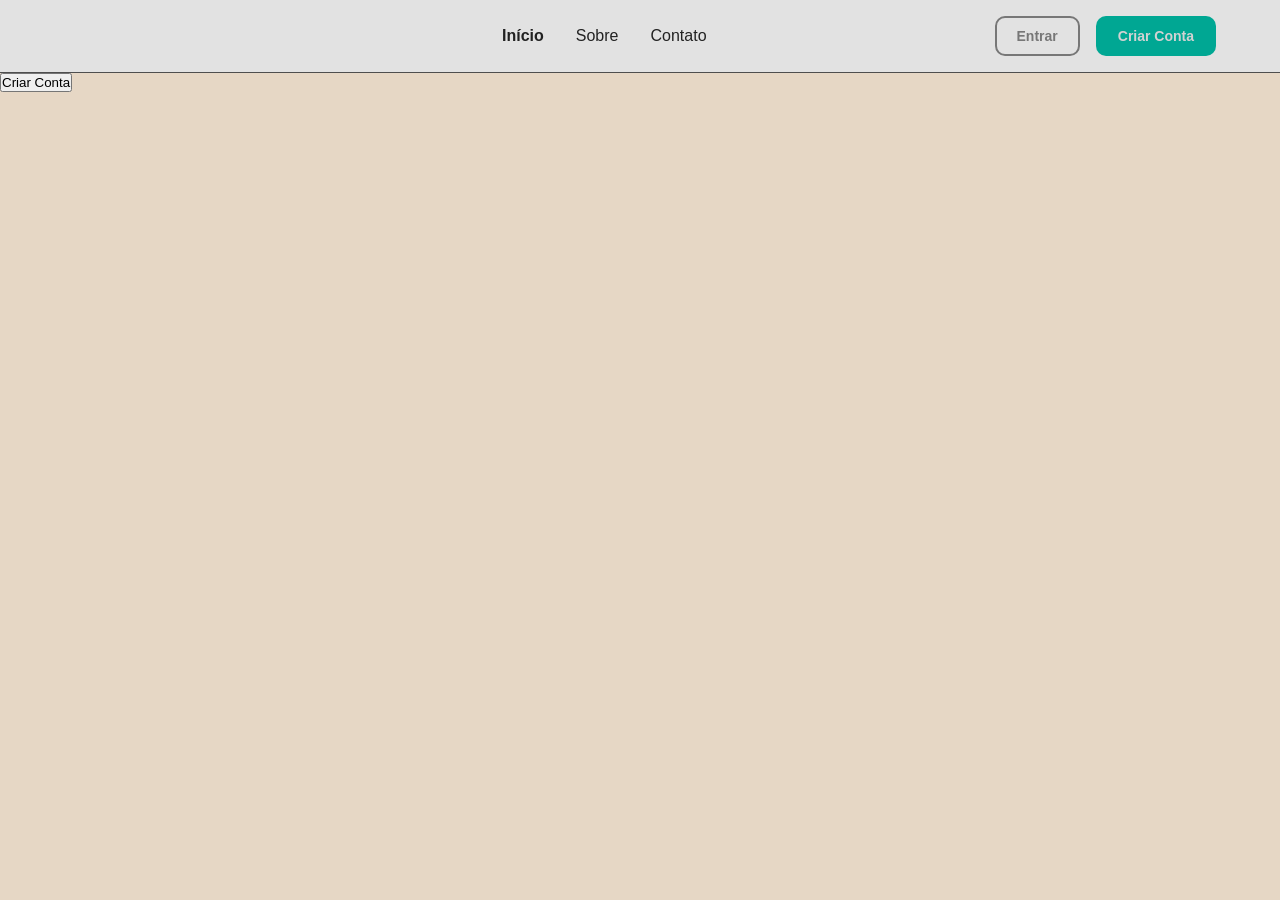
==== index.html @ 8e8e7f24 "inicio do menu hamburguer" ====
<!DOCTYPE html>
<html lang="en">
    <head>
        <meta charset="UTF-8">
        <meta name="viewport" content="width=device-width, initial-scale=1.0">
        <title>Connecta: Organize seus contatos e compromissos</title>
        <script src="assets/js/script.js" defer></script> 
        <!--* O style e a linguagem "pt-br" são adicionados altomaticamente com o script acima -->

         
    </head>
    <body>
        <header> <!-- cabeçalho -->
            <div class="hero-section-header"><!--* Logo e slogan do connecta -->
                <a href="index.html" class="logo" > 

                    <!--!  alternativa para a logo   -->

                    <!-- <img src="assets/imgs/logo/logo_connecta.png" alt="imagem inesistente" class="header-img"> 
                        <span class="logo-text"> 
                        <span class="logo-title">connecta</span>
                        <span class="logo-subtitle">- AGENDA DE CONTATOS</span>
                    </span> -->
                    
                    <!-- <img src="assets/imgs/logo/logo_slogan.svg" alt="imagem inascessível" class="header-img-logo">  -->
                
                    <svg class="header-img-logo" viewBox="0 0 972 256" aria-hidden="true">
                        <use href="assets\imgs\logo\logo_slogan.svg"></use>
                    </svg>
                    
                </a>
                
                <nav class="main-nav "> <!--* menu de navegação da pagina inicial -->

                    <a href="index.html" class="nav-link active">Início</a>
                    <a href="#" class="nav-link">Sobre</a>
                    <a href="#" class="nav-link">Contato</a>

                </nav>

                <div class="hero-section-header-actions">
                    <!--* botões de acesso -->
                    <button class="btn-secondary"><a href="login.html">Entrar</a></button>
                    <button class="btn-primary"><a href="cadastro.html">Criar Conta</a></button>
                    <!--! quando for fazer a parte do login o <a> sera removido e recebera a função para mostrar a tela de login, ou cadastro, por cima da pagina inicial usando o fath no JS -->
                    <button class="hamburguer" id="btn-hamburguer">☰</button>
                    
                </div>

                
            </div>

        </header>

        <main> <!-- conteudo principal -->
            <button id="theme-button" >Criar Conta</button>
            <dialog></dialog> <!--? para fazer aparecer a aba de login ou cadastro, ele cria uma janela por cima de tudo poupando configurar varias coisas como a camada ou o fundo escurecido/turvo e depois é só usar junto com o fatch do JS  -->
        </main>

        <footer> <!-- rodapé -->
            
        </footer>
    </body>
</html>
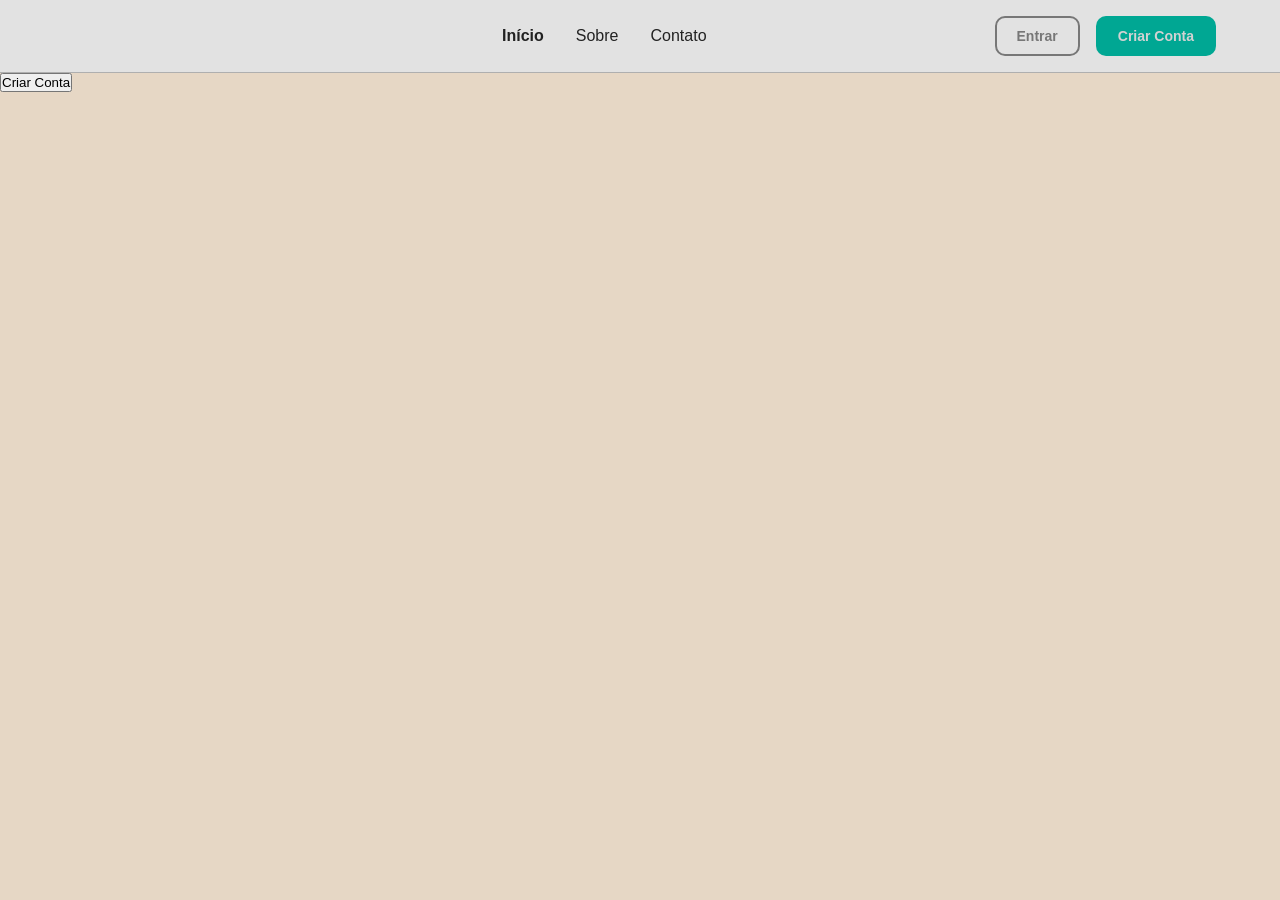
==== commit 3837bd5b: "ajustes no menu hamburguer, posicionando-o para o lado direito  e fazendo ele ficar na frente do hea" ====
--- a/index.html
+++ b/index.html
@@ -6,7 +6,7 @@
         <title>Connecta: Organize seus contatos e compromissos</title>
         <script src="assets/js/script.js" defer></script> 
         <!--* O style e a linguagem "pt-br" são adicionados altomaticamente com o script acima -->
-
+        
          
     </head>
     <body>
@@ -25,13 +25,13 @@
                     <!-- <img src="assets/imgs/logo/logo_slogan.svg" alt="imagem inascessível" class="header-img-logo">  -->
                 
                     <svg class="header-img-logo" viewBox="0 0 972 256" aria-hidden="true">
-                        <use href="assets\imgs\logo\logo_slogan.svg"></use>
+                        <use href="assets/imgs/logo/logo_slogan.svg"></use>
                     </svg>
                     
                 </a>
                 
                 <nav class="main-nav "> <!--* menu de navegação da pagina inicial -->
-
+                    <button class="hamburguer" id="btn-hamburg-close" >✕</button>
                     <a href="index.html" class="nav-link active">Início</a>
                     <a href="#" class="nav-link">Sobre</a>
                     <a href="#" class="nav-link">Contato</a>
@@ -43,7 +43,7 @@
                     <button class="btn-secondary"><a href="login.html">Entrar</a></button>
                     <button class="btn-primary"><a href="cadastro.html">Criar Conta</a></button>
                     <!--! quando for fazer a parte do login o <a> sera removido e recebera a função para mostrar a tela de login, ou cadastro, por cima da pagina inicial usando o fath no JS -->
-                    <button class="hamburguer" id="btn-hamburguer">☰</button>
+                    <button class="hamburguer" id="btn-hamburg-open">☰</button>
                     
                 </div>
 
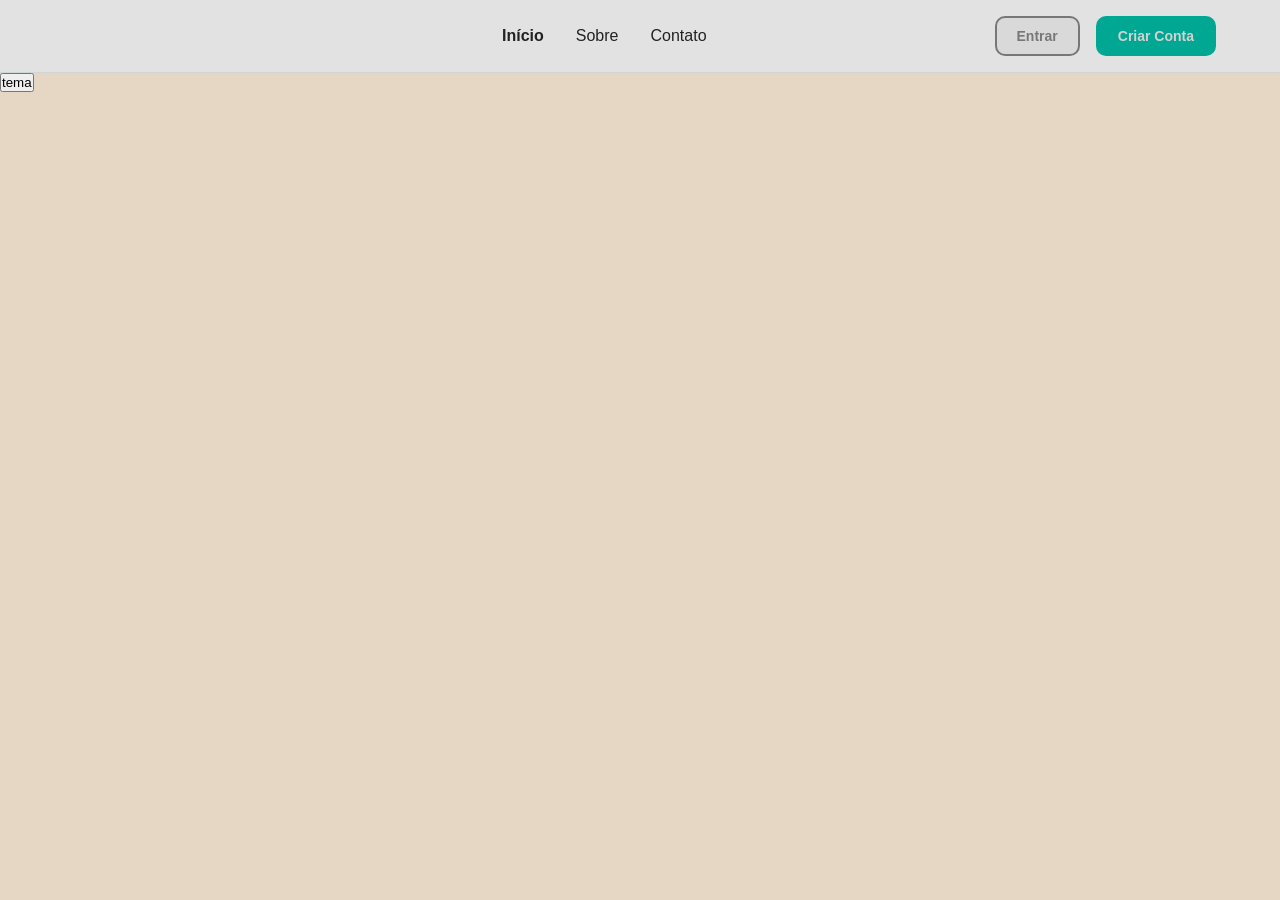
==== commit be8bb518: "ajustes nas animações do menu hamburguer e na coloração dos temas, alem da adição do overlay para qu" ====
--- a/index.html
+++ b/index.html
@@ -30,6 +30,8 @@
                     
                 </a>
                 
+                <div class="menu-overlay" id="menu-overlay"></div> <!--? parte opaca que fica na tela quando o hamburguer é ativo, tambem é responsavel por retirar o menu quando clicado fora   -->
+            
                 <nav class="main-nav "> <!--* menu de navegação da pagina inicial -->
                     <button class="hamburguer" id="btn-hamburg-close" >✕</button>
                     <a href="index.html" class="nav-link active">Início</a>
@@ -53,7 +55,8 @@
         </header>
 
         <main> <!-- conteudo principal -->
-            <button id="theme-button" >Criar Conta</button>
+            <button id="theme-button" >tema</button> <!--! menu temporario para testar a mudança de cor do site  -->
+            
             <dialog></dialog> <!--? para fazer aparecer a aba de login ou cadastro, ele cria uma janela por cima de tudo poupando configurar varias coisas como a camada ou o fundo escurecido/turvo e depois é só usar junto com o fatch do JS  -->
         </main>
 
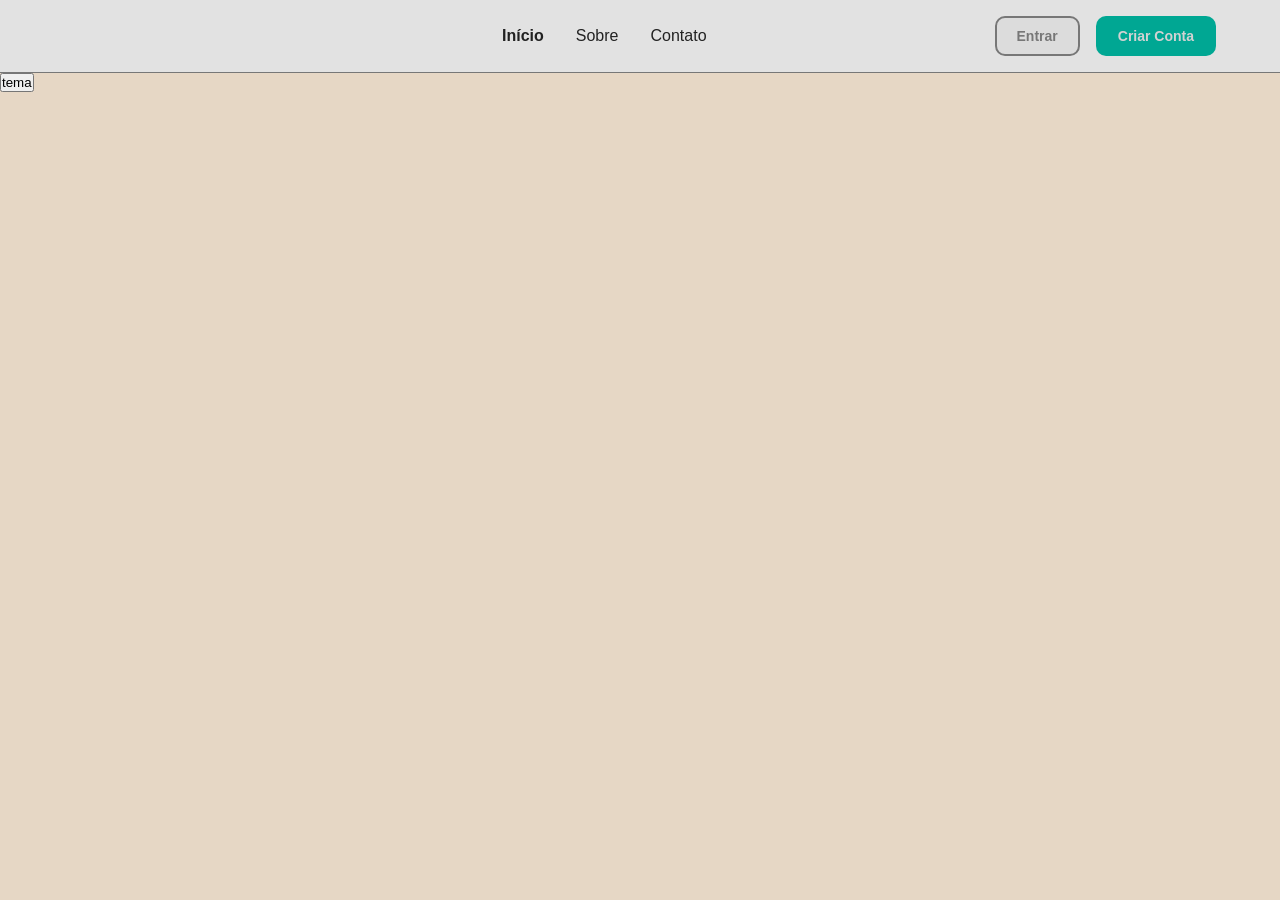
==== commit e6b5007e: "inicio da criação do login" ====
--- a/index.html
+++ b/index.html
@@ -57,7 +57,9 @@
         <main> <!-- conteudo principal -->
             <button id="theme-button" >tema</button> <!--! menu temporario para testar a mudança de cor do site  -->
             
-            <dialog></dialog> <!--? para fazer aparecer a aba de login ou cadastro, ele cria uma janela por cima de tudo poupando configurar varias coisas como a camada ou o fundo escurecido/turvo e depois é só usar junto com o fatch do JS  -->
+            <dialog>
+                
+            </dialog> <!--? para fazer aparecer a aba de login ou cadastro, ele cria uma janela por cima de tudo poupando configurar varias coisas como a camada ou o fundo escurecido/turvo e depois é só usar junto com o fatch do JS  -->
         </main>
 
         <footer> <!-- rodapé -->
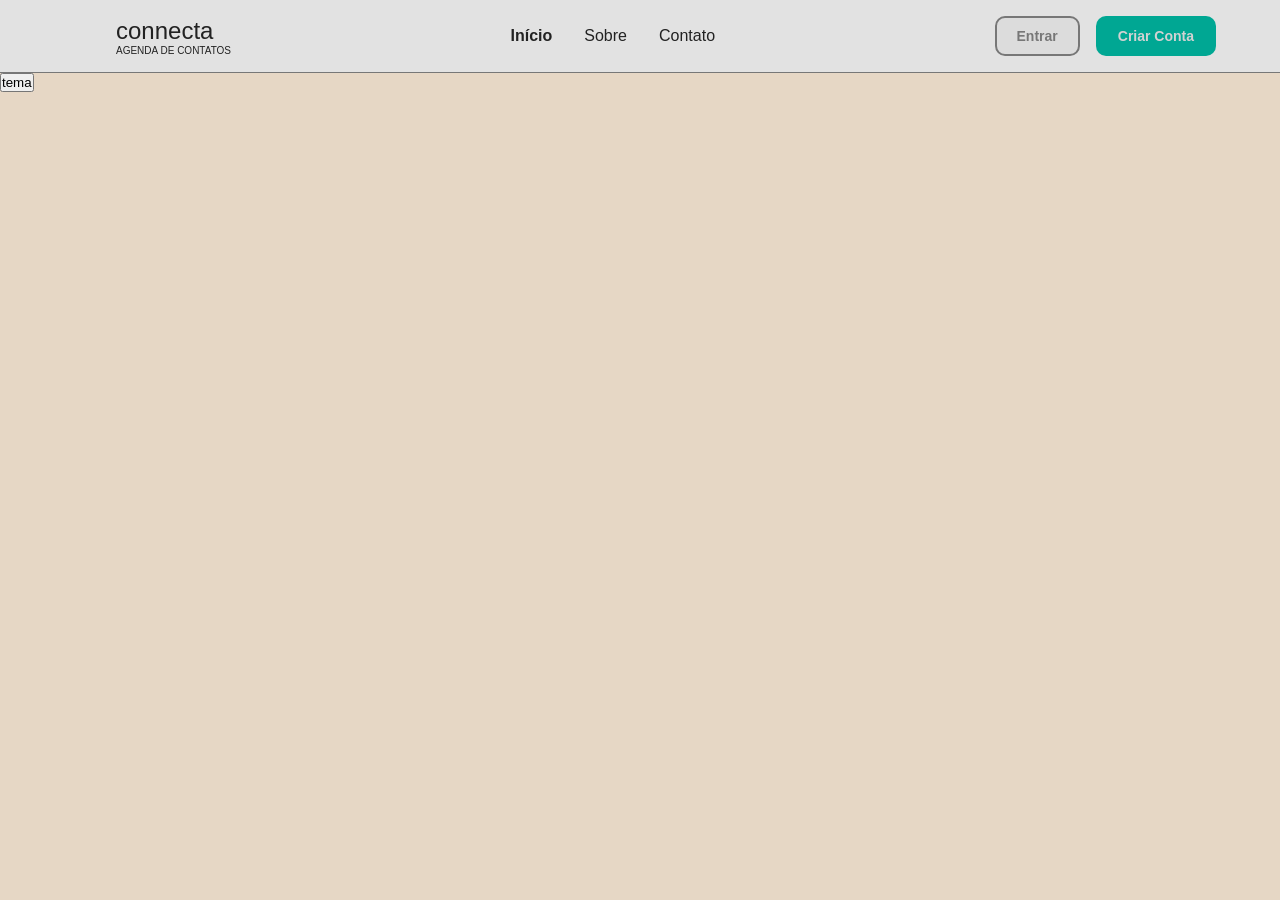
==== commit 92ebb9e5: "" ====
--- a/index.html
+++ b/index.html
@@ -16,17 +16,19 @@
 
                     <!--!  alternativa para a logo   -->
 
-                    <!-- <img src="assets/imgs/logo/logo_connecta.png" alt="imagem inesistente" class="header-img"> 
-                        <span class="logo-text"> 
+                    <svg class="header-img-logo" viewBox="0 0 256 256" aria-hidden="true">
+                        <use href="assets/imgs/logo/logo.svg"></use>
+                    </svg> 
+                    <span class="logo-text"> 
                         <span class="logo-title">connecta</span>
-                        <span class="logo-subtitle">- AGENDA DE CONTATOS</span>
-                    </span> -->
+                        <span class="logo-subtitle">AGENDA DE CONTATOS</span>
+                    </span>
                     
                     <!-- <img src="assets/imgs/logo/logo_slogan.svg" alt="imagem inascessível" class="header-img-logo">  -->
                 
-                    <svg class="header-img-logo" viewBox="0 0 972 256" aria-hidden="true">
+                    <!-- <svg class="header-img-logo" viewBox="0 0 972 256" aria-hidden="true">
                         <use href="assets/imgs/logo/logo_slogan.svg"></use>
-                    </svg>
+                    </svg> -->
                     
                 </a>
                 
@@ -56,7 +58,9 @@
 
         <main> <!-- conteudo principal -->
             <button id="theme-button" >tema</button> <!--! menu temporario para testar a mudança de cor do site  -->
-            
+            <svg class="header-img-logo" viewBox="0 0 972 256" aria-hidden="true">
+                        <use href="assets/imgs/logo/logo_slogan.svg"></use>
+                    </svg>
             <dialog>
                 
             </dialog> <!--? para fazer aparecer a aba de login ou cadastro, ele cria uma janela por cima de tudo poupando configurar varias coisas como a camada ou o fundo escurecido/turvo e depois é só usar junto com o fatch do JS  -->
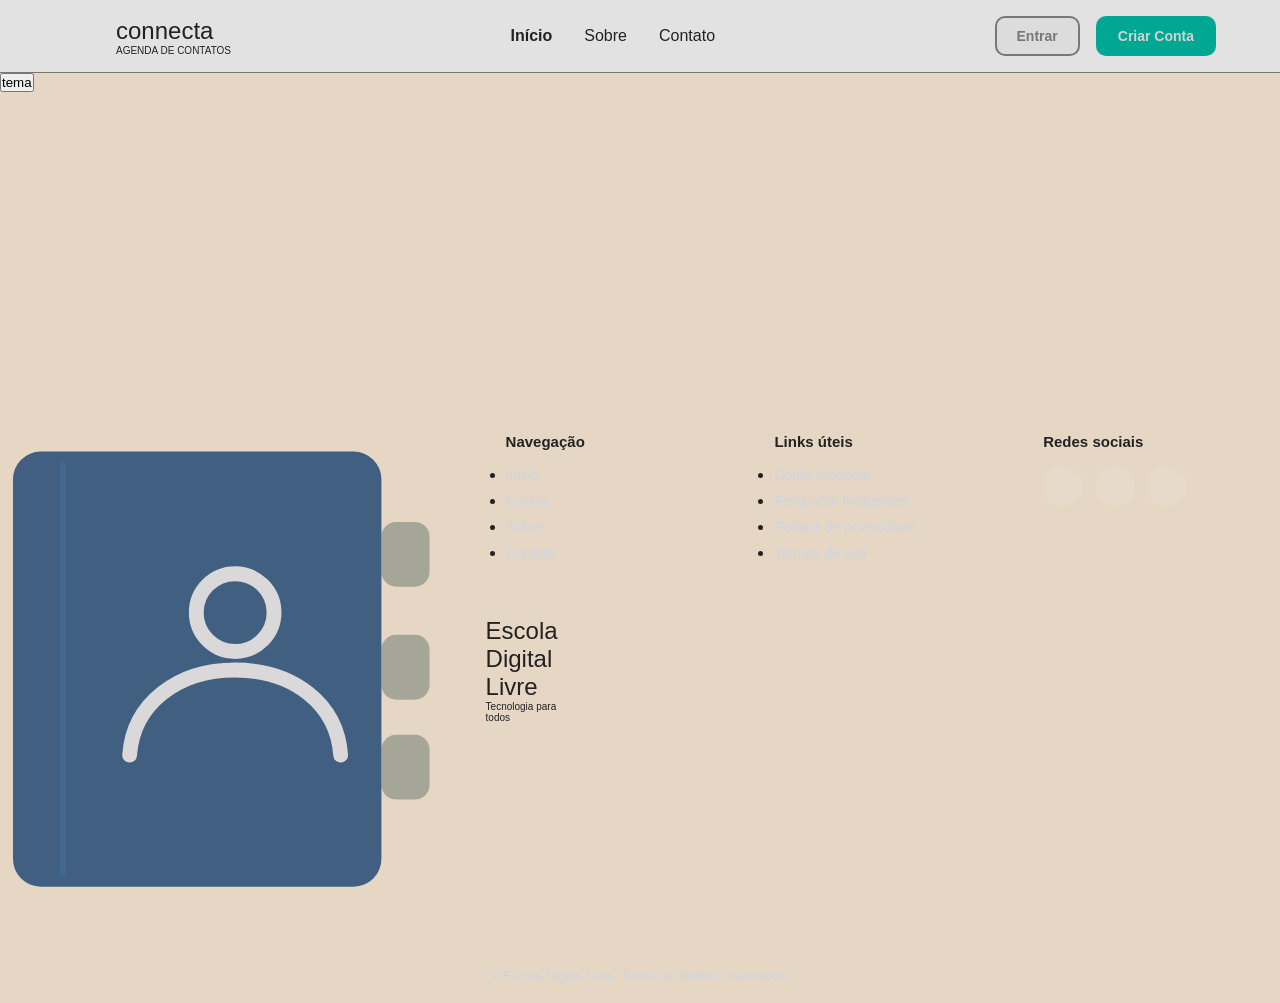
==== commit 4b7ca7a4: "inicio da criação do footer/rodapé" ====
--- a/index.html
+++ b/index.html
@@ -37,8 +37,8 @@
                 <nav class="main-nav "> <!--* menu de navegação da pagina inicial -->
                     <button class="hamburguer" id="btn-hamburg-close" >✕</button>
                     <a href="index.html" class="nav-link active">Início</a>
-                    <a href="#" class="nav-link">Sobre</a>
-                    <a href="#" class="nav-link">Contato</a>
+                    <a href="#sobre" class="nav-link">Sobre</a>
+                    <a href="#contato" class="nav-link">Contato</a>
 
                 </nav>
 
@@ -57,6 +57,16 @@
         </header>
 
         <main> <!-- conteudo principal -->
+            <section >
+                <!-- section: agrupa um bloco de conteúdo sobre o mesmo assunto -->
+                 <div></div>
+
+            </section>
+
+            <section id="sobre">
+
+            </section>
+
             <button id="theme-button" >tema</button> <!--! menu temporario para testar a mudança de cor do site  -->
             <svg class="header-img-logo" viewBox="0 0 972 256" aria-hidden="true">
                         <use href="assets/imgs/logo/logo_slogan.svg"></use>
@@ -66,8 +76,71 @@
             </dialog> <!--? para fazer aparecer a aba de login ou cadastro, ele cria uma janela por cima de tudo poupando configurar varias coisas como a camada ou o fundo escurecido/turvo e depois é só usar junto com o fatch do JS  -->
         </main>
 
-        <footer> <!-- rodapé -->
-            
+        <footer id="contato"> <!-- rodapé -->
+            <!--! adapte para o projeto connecta, altere tambem o nome das classes  -->
+                <div class="container footer-container">
+
+                    <!-- Coluna 1: logo -->
+                    <div class="footer-brand">
+                        <a href="#" class="logo">
+                            <img src="./assets/imgs/logo/logo.svg" alt="Logo Escola Digital Livre">
+                            <span class="logo-text">
+                                <span class="logo-title">Escola Digital Livre</span>
+                                <span class="logo-subtitle">Tecnologia para todos</span>
+                            </span>
+                        </a>
+                    </div>
+
+                    <!-- Coluna 2: navegação -->
+                    <div class="footer-column">
+                        <h4>Navegação</h4>
+                        <ul>
+                            <li><a href="index.html">Início</a></li>
+                            <li><a href="./cursos.html">Cursos</a></li>
+                            <li><a href="#">Sobre</a></li>
+                            <li><a href="#">Contato</a></li>
+                        </ul>
+                    </div>
+
+                    <!-- Coluna 3: links úteis -->
+                    <div class="footer-column">
+                        <h4>Links úteis</h4>
+                        <ul>
+                            <li><a href="#por-que">Como funciona</a></li>
+                            <li><a href="#">Perguntas frequentes</a></li>
+                            <li><a href="#">Política de privacidade</a></li>
+                            <li><a href="#">Termos de uso</a></li>
+                        </ul>
+                    </div>
+
+                    <!-- Coluna 4: redes sociais
+                        Ícones do Font Awesome. Funciona igual ao Material Symbols,
+                        mas aqui o ícone é escolhido pela CLASSE:
+                        fa-brands  = coleção de marcas
+                        fa-github  = qual ícone mostrar -->
+                    <div class="footer-column">
+                        <h4>Redes sociais</h4>
+                        <div class="social-links">
+                            <!-- target="_blank" abre o link em uma NOVA aba
+                                aria-label descreve o link para leitores de tela -->
+                            <a href="https://github.com" target="_blank" aria-label="GitHub">
+                                <i class="fa-brands fa-github" aria-hidden="true"></i>
+                                <!-- <i> é a tag que o Font Awesome usa para ícones -->
+                            </a>
+                            <a href="https://youtube.com" target="_blank" aria-label="YouTube">
+                                <i class="fa-brands fa-youtube" aria-hidden="true"></i>
+                            </a>
+                            <a href="https://discord.com" target="_blank" aria-label="Discord">
+                                <i class="fa-brands fa-discord" aria-hidden="true"></i>
+                            </a>
+                        </div>
+                    </div>
+                </div>
+
+            <p class="footer-copy">
+                &copy; <span id="ano"></span> Escola Digital Livre. Todos os direitos reservados.
+                <!-- &copy; vira o símbolo © | o ano é preenchido pelo JavaScript -->
+            </p>
         </footer>
     </body>
 </html>
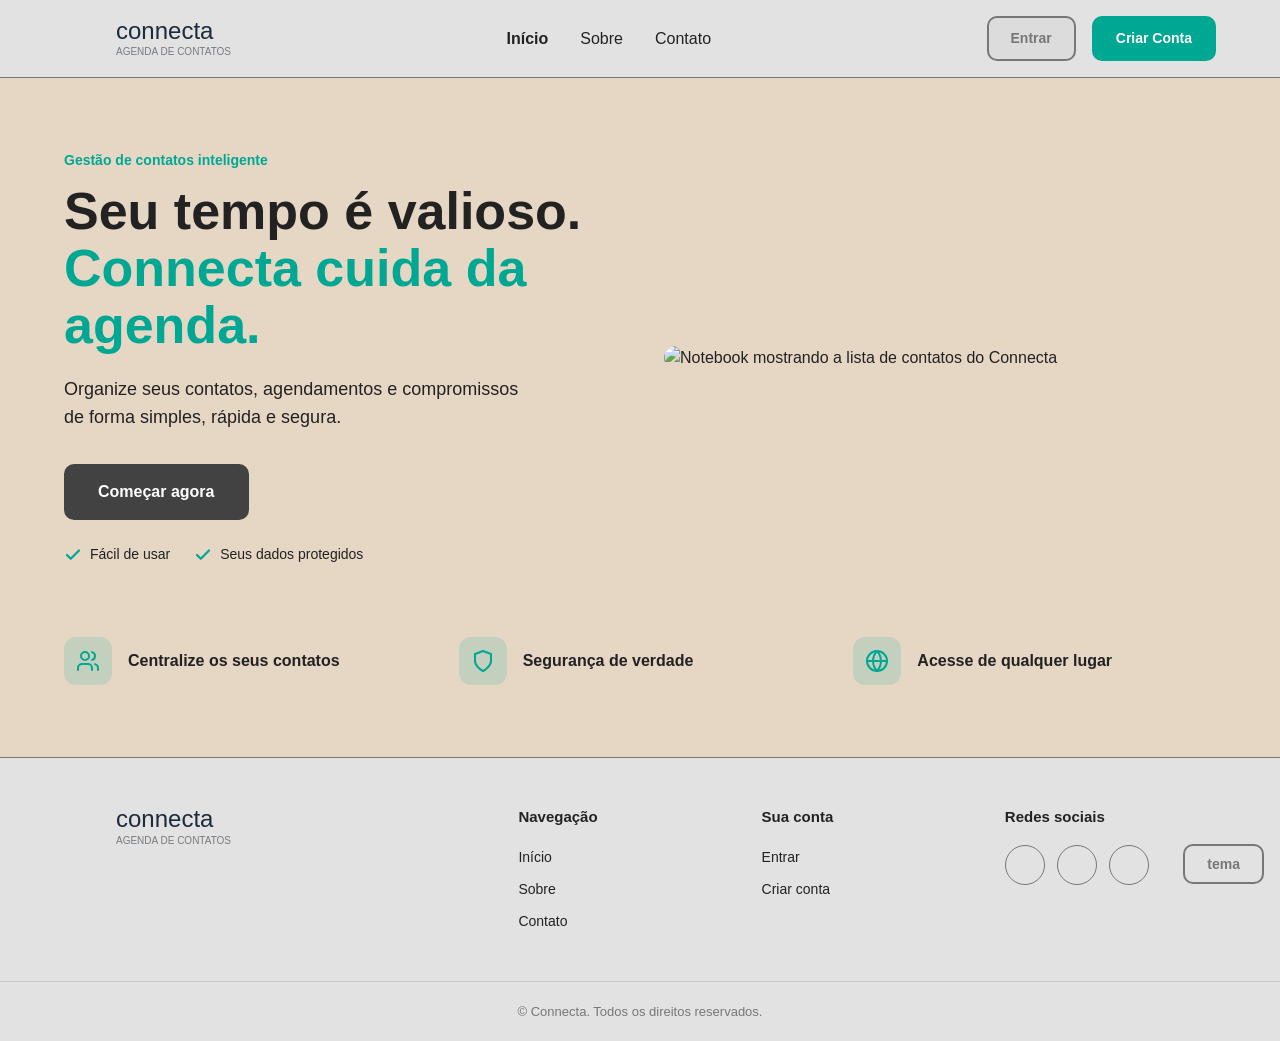
==== commit 2467b286: "ajuste no html da pagina inicial, do login e cadastro, alem de ajustes no css e js" ====
--- a/index.html
+++ b/index.html
@@ -12,135 +12,170 @@
     <body>
         <header> <!-- cabeçalho -->
             <div class="hero-section-header"><!--* Logo e slogan do connecta -->
-                <a href="index.html" class="logo" > 
-
-                    <!--!  alternativa para a logo   -->
-
+                <a href="index.html" class="logo" aria-label="Connecta - início">
                     <svg class="header-img-logo" viewBox="0 0 256 256" aria-hidden="true">
                         <use href="assets/imgs/logo/logo.svg"></use>
-                    </svg> 
-                    <span class="logo-text"> 
+                    </svg>
+                    <span class="logo-text">
                         <span class="logo-title">connecta</span>
                         <span class="logo-subtitle">AGENDA DE CONTATOS</span>
                     </span>
-                    
-                    <!-- <img src="assets/imgs/logo/logo_slogan.svg" alt="imagem inascessível" class="header-img-logo">  -->
-                
-                    <!-- <svg class="header-img-logo" viewBox="0 0 972 256" aria-hidden="true">
-                        <use href="assets/imgs/logo/logo_slogan.svg"></use>
-                    </svg> -->
-                    
                 </a>
-                
-                <div class="menu-overlay" id="menu-overlay"></div> <!--? parte opaca que fica na tela quando o hamburguer é ativo, tambem é responsavel por retirar o menu quando clicado fora   -->
-            
-                <nav class="main-nav "> <!--* menu de navegação da pagina inicial -->
-                    <button class="hamburguer" id="btn-hamburg-close" >✕</button>
+
+                <div class="menu-overlay" id="menu-overlay"></div> <!--? parte escura que aparece quando o hambúrguer está aberto; clicar nela fecha o menu -->
+
+                <nav class="main-nav"> <!--* menu de navegação da página inicial -->
+                    <button class="hamburguer" id="btn-hamburg-close" aria-label="Fechar menu">✕</button>
                     <a href="index.html" class="nav-link active">Início</a>
                     <a href="#sobre" class="nav-link">Sobre</a>
                     <a href="#contato" class="nav-link">Contato</a>
-
                 </nav>
 
                 <div class="hero-section-header-actions">
-                    <!--* botões de acesso -->
-                    <button class="btn-secondary"><a href="login.html">Entrar</a></button>
-                    <button class="btn-primary"><a href="cadastro.html">Criar Conta</a></button>
-                    <!--! quando for fazer a parte do login o <a> sera removido e recebera a função para mostrar a tela de login, ou cadastro, por cima da pagina inicial usando o fath no JS -->
-                    <button class="hamburguer" id="btn-hamburg-open">☰</button>
-                    
+                    <!--* botões de acesso: agora são links estilizados como botão (um <a> dentro de <button> não é HTML válido) -->
+                    <a href="login.html" class="btn-secondary" data-modal>Entrar</a>
+                    <a href="cadastro.html" class="btn-primary" data-modal>Criar Conta</a>
+                    <button class="hamburguer" id="btn-hamburg-open" aria-label="Abrir menu">☰</button>
+                </div>
+            </div>
+        </header>
+
+        <main> <!-- conteúdo principal -->
+
+            <!-- ===== HERO: primeira coisa que a pessoa vê ===== -->
+            <section class="hero">
+                <div class="hero-content">
+                    <p class="hero-tag">Gestão de contatos inteligente</p>
+
+                    <h1 class="hero-title">
+                        Seu tempo é valioso.
+                        <span class="destaque">Connecta cuida da agenda.</span>
+                    </h1>
+
+                    <p class="hero-text">
+                        Organize seus contatos, agendamentos e compromissos de forma simples, rápida e segura.
+                    </p>
+
+                    <a href="cadastro.html" class="btn-cta" data-modal>Começar agora</a>
+
+                    <ul class="hero-checks">
+                        <li>
+                            <svg viewBox="0 0 24 24" aria-hidden="true"><path d="M20 6 9 17l-5-5"/></svg>
+                            Fácil de usar
+                        </li>
+                        <li>
+                            <svg viewBox="0 0 24 24" aria-hidden="true"><path d="M20 6 9 17l-5-5"/></svg>
+                            Seus dados protegidos
+                        </li>
+                    </ul>
                 </div>
 
-                
+                <div class="hero-image">
+                    <!-- Exporte do Figma e salve com esse nome (veja o README) -->
+                    <img src="assets/imgs/banners/hero-image.png"
+                         alt="Notebook mostrando a lista de contatos do Connecta">
+                </div>
+            </section>
+
+            <!-- ===== SOBRE: os 3 diferenciais (o link "Sobre" do menu leva até aqui) ===== -->
+            <section id="sobre" class="features-section">
+                <ul class="features">
+                    <li class="feature">
+                        <span class="feature-icon">
+                            <!-- ícone de pessoas -->
+                            <svg viewBox="0 0 24 24" aria-hidden="true">
+                                <path d="M16 21v-2a4 4 0 0 0-4-4H6a4 4 0 0 0-4 4v2"/>
+                                <circle cx="9" cy="7" r="4"/>
+                                <path d="M22 21v-2a4 4 0 0 0-3-3.87"/>
+                                <path d="M16 3.13a4 4 0 0 1 0 7.75"/>
+                            </svg>
+                        </span>
+                        <span class="feature-text">Centralize os seus contatos</span>
+                    </li>
+                    <li class="feature">
+                        <span class="feature-icon">
+                            <!-- ícone de escudo -->
+                            <svg viewBox="0 0 24 24" aria-hidden="true">
+                                <path d="M12 22s8-4 8-10V5l-8-3-8 3v7c0 6 8 10 8 10z"/>
+                            </svg>
+                        </span>
+                        <span class="feature-text">Segurança de verdade</span>
+                    </li>
+                    <li class="feature">
+                        <span class="feature-icon">
+                            <!-- ícone de globo -->
+                            <svg viewBox="0 0 24 24" aria-hidden="true">
+                                <circle cx="12" cy="12" r="10"/>
+                                <path d="M2 12h20"/>
+                                <path d="M12 2a15.3 15.3 0 0 1 4 10 15.3 15.3 0 0 1-4 10 15.3 15.3 0 0 1-4-10 15.3 15.3 0 0 1 4-10z"/>
+                            </svg>
+                        </span>
+                        <span class="feature-text">Acesse de qualquer lugar</span>
+                    </li>
+                </ul>
+            </section>
+
+            <button id="theme-button" class="btn-secondary" type="button">tema</button> <!--! botão temporário para testar a mudança de cor do site -->
+
+            <dialog id="modal-auth" aria-label="Acesso à conta"></dialog> <!--? janela de login/cadastro: o JS busca o cartão de login.html ou cadastro.html e coloca aqui dentro -->
+        </main>
+
+        <footer class="site-footer" id="contato"> <!-- rodapé -->
+            <div class="footer-container">
+
+                <!-- Coluna 1: logo -->
+                <div class="footer-brand">
+                    <a href="index.html" class="logo" aria-label="Connecta - início">
+                        <svg class="header-img-logo" viewBox="0 0 256 256" aria-hidden="true">
+                            <use href="assets/imgs/logo/logo.svg"></use>
+                        </svg>
+                        <span class="logo-text">
+                            <span class="logo-title">connecta</span>
+                            <span class="logo-subtitle">AGENDA DE CONTATOS</span>
+                        </span>
+                    </a>
+                </div>
+
+                <!-- Coluna 2: navegação -->
+                <div class="footer-column">
+                    <h4>Navegação</h4>
+                    <ul>
+                        <li><a href="index.html">Início</a></li>
+                        <li><a href="#sobre">Sobre</a></li>
+                        <li><a href="#contato">Contato</a></li>
+                    </ul>
+                </div>
+
+                <!-- Coluna 3: conta -->
+                <div class="footer-column">
+                    <h4>Sua conta</h4>
+                    <ul>
+                        <li><a href="login.html" data-modal>Entrar</a></li>
+                        <li><a href="cadastro.html" data-modal>Criar conta</a></li>
+                    </ul>
+                </div>
+
+                <!-- Coluna 4: redes sociais -->
+                <div class="footer-column">
+                    <h4>Redes sociais</h4>
+                    <div class="social-links">
+                        <a href="https://github.com" target="_blank" rel="noopener noreferrer" aria-label="GitHub">
+                            <i class="fa-brands fa-github" aria-hidden="true"></i>
+                        </a>
+                        <a href="https://youtube.com" target="_blank" rel="noopener noreferrer" aria-label="YouTube">
+                            <i class="fa-brands fa-youtube" aria-hidden="true"></i>
+                        </a>
+                        <a href="https://discord.com" target="_blank" rel="noopener noreferrer" aria-label="Discord">
+                            <i class="fa-brands fa-discord" aria-hidden="true"></i>
+                        </a>
+                    </div>
+                </div>
             </div>
 
-        </header>
-
-        <main> <!-- conteudo principal -->
-            <section >
-                <!-- section: agrupa um bloco de conteúdo sobre o mesmo assunto -->
-                 <div></div>
-
-            </section>
-
-            <section id="sobre">
-
-            </section>
-
-            <button id="theme-button" >tema</button> <!--! menu temporario para testar a mudança de cor do site  -->
-            <svg class="header-img-logo" viewBox="0 0 972 256" aria-hidden="true">
-                        <use href="assets/imgs/logo/logo_slogan.svg"></use>
-                    </svg>
-            <dialog>
-                
-            </dialog> <!--? para fazer aparecer a aba de login ou cadastro, ele cria uma janela por cima de tudo poupando configurar varias coisas como a camada ou o fundo escurecido/turvo e depois é só usar junto com o fatch do JS  -->
-        </main>
-
-        <footer id="contato"> <!-- rodapé -->
-            <!--! adapte para o projeto connecta, altere tambem o nome das classes  -->
-                <div class="container footer-container">
-
-                    <!-- Coluna 1: logo -->
-                    <div class="footer-brand">
-                        <a href="#" class="logo">
-                            <img src="./assets/imgs/logo/logo.svg" alt="Logo Escola Digital Livre">
-                            <span class="logo-text">
-                                <span class="logo-title">Escola Digital Livre</span>
-                                <span class="logo-subtitle">Tecnologia para todos</span>
-                            </span>
-                        </a>
-                    </div>
-
-                    <!-- Coluna 2: navegação -->
-                    <div class="footer-column">
-                        <h4>Navegação</h4>
-                        <ul>
-                            <li><a href="index.html">Início</a></li>
-                            <li><a href="./cursos.html">Cursos</a></li>
-                            <li><a href="#">Sobre</a></li>
-                            <li><a href="#">Contato</a></li>
-                        </ul>
-                    </div>
-
-                    <!-- Coluna 3: links úteis -->
-                    <div class="footer-column">
-                        <h4>Links úteis</h4>
-                        <ul>
-                            <li><a href="#por-que">Como funciona</a></li>
-                            <li><a href="#">Perguntas frequentes</a></li>
-                            <li><a href="#">Política de privacidade</a></li>
-                            <li><a href="#">Termos de uso</a></li>
-                        </ul>
-                    </div>
-
-                    <!-- Coluna 4: redes sociais
-                        Ícones do Font Awesome. Funciona igual ao Material Symbols,
-                        mas aqui o ícone é escolhido pela CLASSE:
-                        fa-brands  = coleção de marcas
-                        fa-github  = qual ícone mostrar -->
-                    <div class="footer-column">
-                        <h4>Redes sociais</h4>
-                        <div class="social-links">
-                            <!-- target="_blank" abre o link em uma NOVA aba
-                                aria-label descreve o link para leitores de tela -->
-                            <a href="https://github.com" target="_blank" aria-label="GitHub">
-                                <i class="fa-brands fa-github" aria-hidden="true"></i>
-                                <!-- <i> é a tag que o Font Awesome usa para ícones -->
-                            </a>
-                            <a href="https://youtube.com" target="_blank" aria-label="YouTube">
-                                <i class="fa-brands fa-youtube" aria-hidden="true"></i>
-                            </a>
-                            <a href="https://discord.com" target="_blank" aria-label="Discord">
-                                <i class="fa-brands fa-discord" aria-hidden="true"></i>
-                            </a>
-                        </div>
-                    </div>
-                </div>
-
             <p class="footer-copy">
-                &copy; <span id="ano"></span> Escola Digital Livre. Todos os direitos reservados.
-                <!-- &copy; vira o símbolo © | o ano é preenchido pelo JavaScript -->
+                &copy; <span id="ano"></span> Connecta. Todos os direitos reservados.
             </p>
         </footer>
     </body>
 </html>
+
